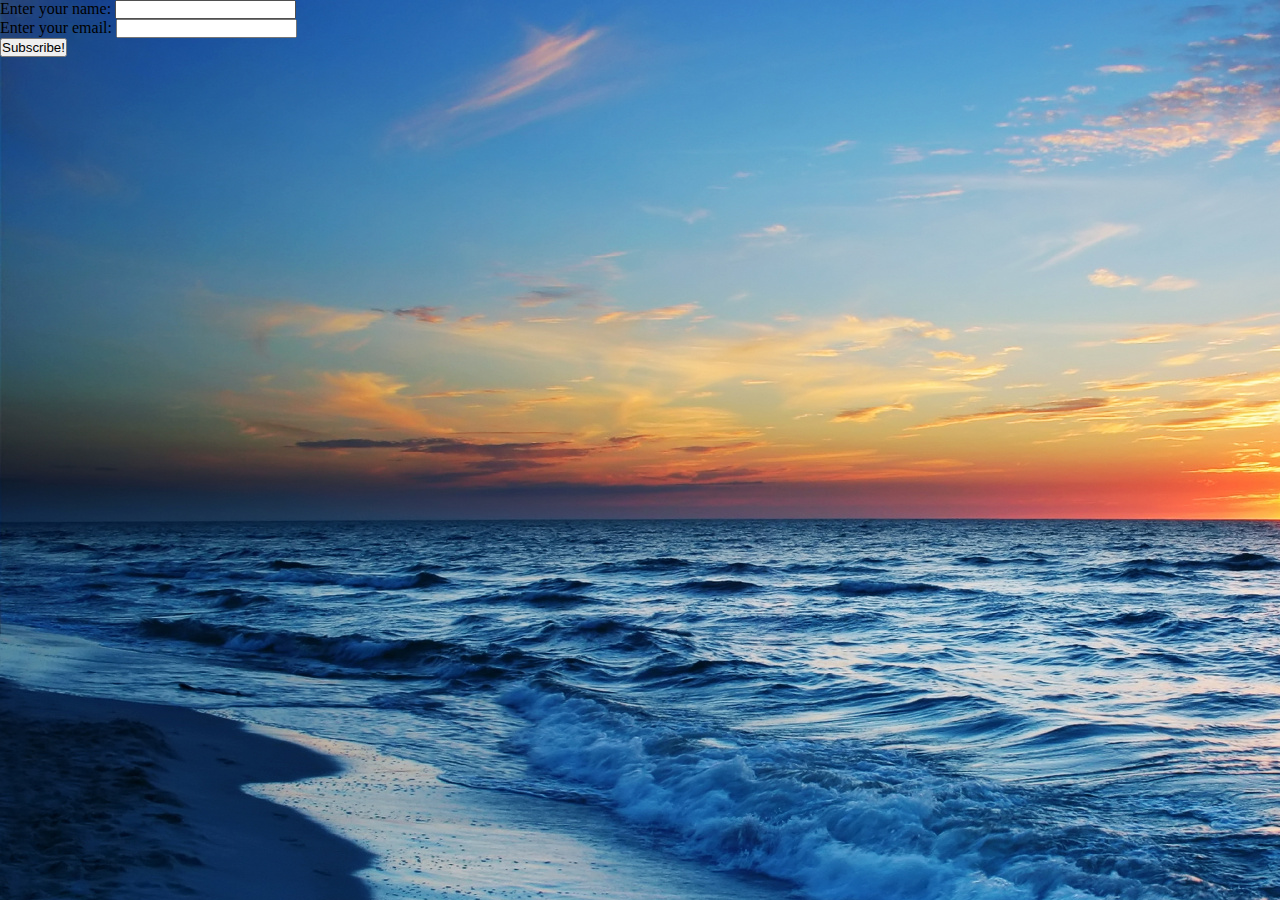
==== html/cadastro.html @ 18ad4964 "Adicionando arquivos html, css e imagens" ====
<!DOCTYPE html>
<html lang="pt-br">
<head>
    <meta charset="UTF-8">
    <meta name="viewport" content="width=device-width, initial-scale=1.0">
    <link rel="preconnect" href="https://fonts.googleapis.com">
    <link rel="preconnect" href="https://fonts.gstatic.com" crossorigin>
    <link href="https://fonts.googleapis.com/css2?family=Raleway:ital,wght@0,100..900;1,100..900&family=Unna:ital,wght@0,400;0,700;1,400;1,700&display=swap" rel="stylesheet">
    <link rel="stylesheet" href="/css/cadastro.css">
    <title>Contato</title>
</head>
<body>
    <main>
        <form action="#" method="get" class="form-example">
            <div class="form-example">
              <label for="name">Enter your name: </label>
              <input type="text" name="name" id="name" required />
            </div>
            <div class="form-example">
              <label for="email">Enter your email: </label>
              <input type="email" name="email" id="email" required />
            </div>
            <div class="form-example">
              <input type="submit" value="Subscribe!" />
            </div>
          </form>
    </main>
</body>
</html>
---- css/cadastro.css ----
*{
    margin: 0;
    padding: 0;
}
:root{
    --fonte-principal:"Raleway", sans-serif;
    --fonte-secundaria: "unna";
    --preto:black;
    --branco: #fff;
    --branco-transparente:#ffffffa1;
    --cinza: #a5a5a5;
    --cinza-escuro: #333232;
    --roxo-escuro: #020024;
    --azul: #0082FB;
    --azul-claro: #00d4ff;
    --azul-medio: #003153;
    --azul-escuro: #090979;
    
}

body{
    background-image: url("/img/wallpaper-mar1.jpg");
    background-repeat: no-repeat;

}
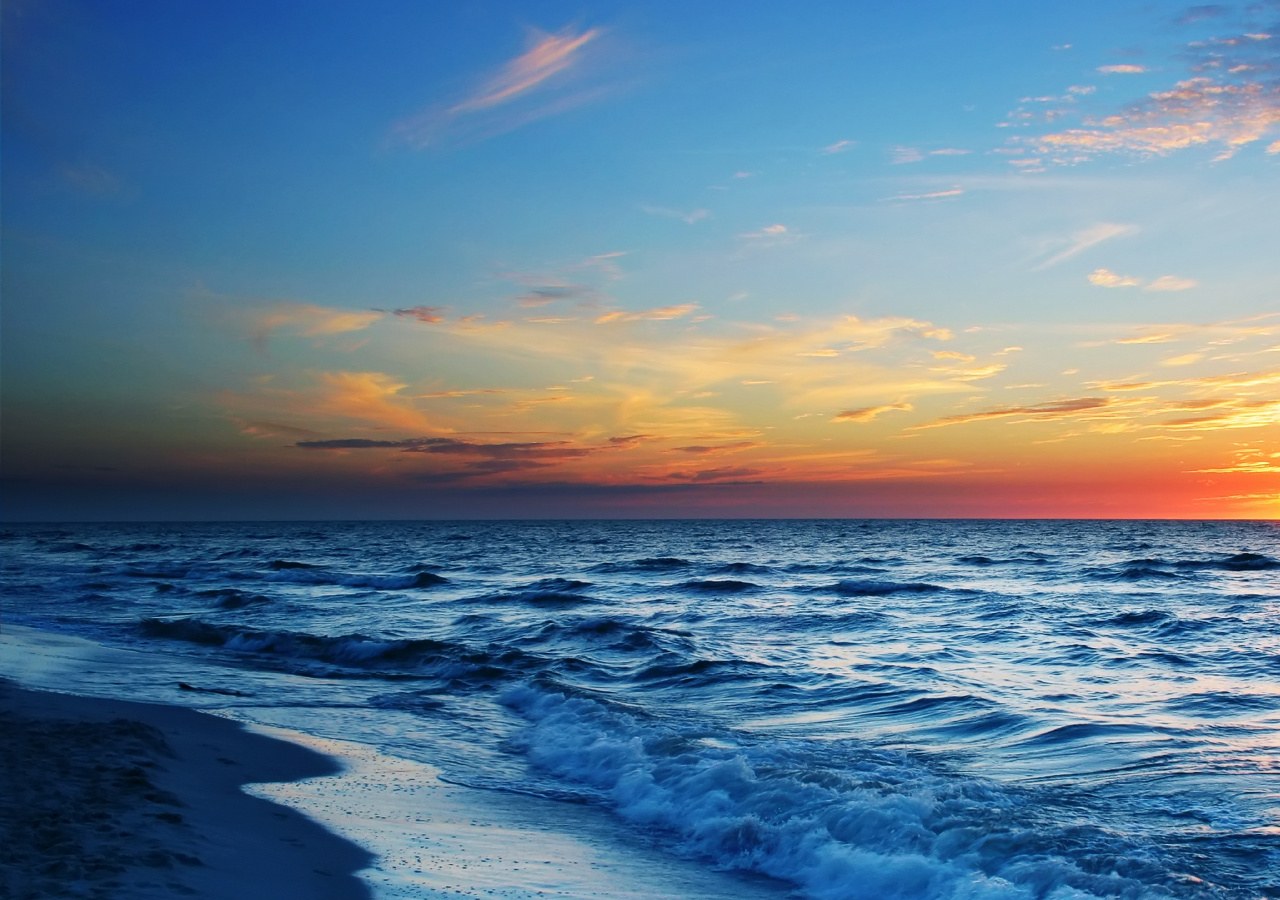
==== commit c03f28fd: "deletando aquivos" ====
--- a/html/cadastro.html
+++ b/html/cadastro.html
@@ -11,19 +11,7 @@
 </head>
 <body>
     <main>
-        <form action="#" method="get" class="form-example">
-            <div class="form-example">
-              <label for="name">Enter your name: </label>
-              <input type="text" name="name" id="name" required />
-            </div>
-            <div class="form-example">
-              <label for="email">Enter your email: </label>
-              <input type="email" name="email" id="email" required />
-            </div>
-            <div class="form-example">
-              <input type="submit" value="Subscribe!" />
-            </div>
-          </form>
+
     </main>
 </body>
 </html>